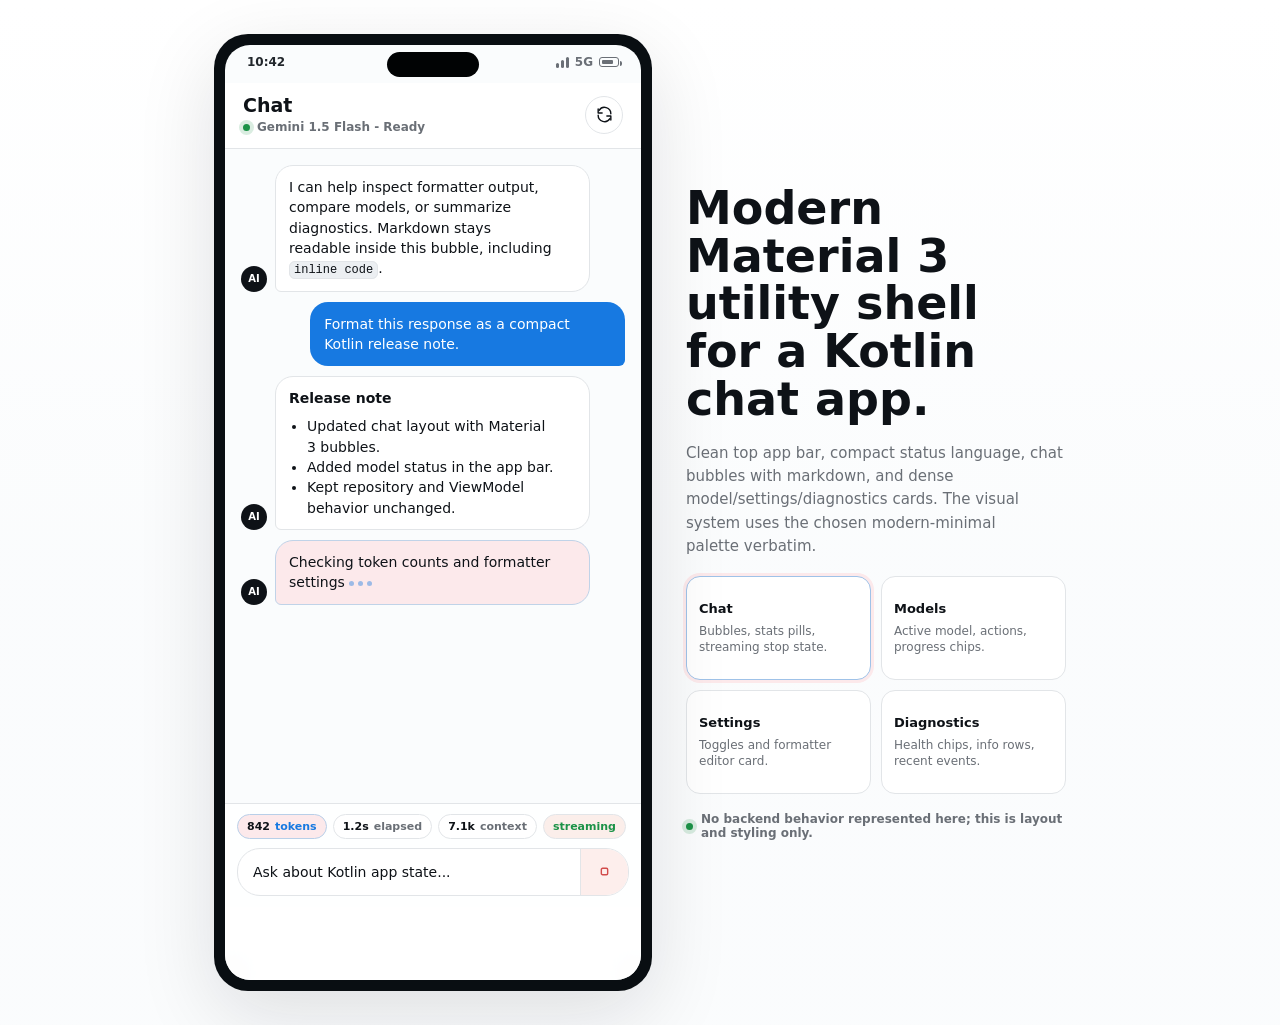
==== index.html @ 22a5e1d6 "Add unit tests for PromptFormatterRepository and AppSettingsRepository; create index.html for app pr" ====
<!doctype html>
<html lang="en">
<head>
  <meta charset="utf-8">
  <meta name="viewport" content="width=device-width, initial-scale=1">
  <title>Modern Material 3 Utility App Prototype</title>
  <style>
    :root {
      --bg:      oklch(99% 0.002 240);
      --surface: oklch(100% 0 0);
      --fg:      oklch(18% 0.012 250);
      --muted:   oklch(54% 0.012 250);
      --border:  oklch(92% 0.005 250);
      --accent:  oklch(58% 0.18 255);

      --font-display: -apple-system, BlinkMacSystemFont, 'SF Pro Display', system-ui, sans-serif;
      --font-body:    -apple-system, BlinkMacSystemFont, 'SF Pro Text', system-ui, sans-serif;
      --success: oklch(58% 0.15 150);
      --warning: oklch(70% 0.14 78);
      --danger: oklch(60% 0.17 24);
      --accent-soft: color-mix(in oklch, var(--accent) 12%, white);
      --ink-soft: oklch(27% 0.012 250);
      --shadow: 0 24px 80px oklch(18% 0.012 250 / 0.12);
    }

    * { box-sizing: border-box; }
    html { min-height: 100%; background: var(--bg); color: var(--fg); }
    body {
      min-height: 100vh;
      margin: 0;
      font-family: var(--font-body);
      background:
        linear-gradient(180deg, oklch(100% 0 0) 0%, var(--bg) 54%),
        radial-gradient(circle at 50% 0%, color-mix(in oklch, var(--accent) 10%, transparent) 0, transparent 520px);
      color: var(--fg);
      letter-spacing: 0;
    }

    button, input, textarea { font: inherit; }
    button { border: 0; cursor: pointer; }

    .stage {
      min-height: 100vh;
      display: grid;
      grid-template-columns: minmax(320px, 438px) minmax(260px, 380px);
      gap: 34px;
      align-items: center;
      justify-content: center;
      padding: 34px;
    }

    .phone {
      inline-size: min(438px, calc(100vw - 34px));
      aspect-ratio: 412 / 900;
      border: 1px solid oklch(18% 0.012 250 / 0.2);
      border-radius: 34px;
      background: oklch(16% 0.012 250);
      padding: 10px;
      box-shadow: var(--shadow);
      position: relative;
    }

    .phone::before {
      content: "";
      position: absolute;
      top: 17px;
      inset-inline-start: 50%;
      transform: translateX(-50%);
      inline-size: 92px;
      block-size: 25px;
      border-radius: 999px;
      background: oklch(9% 0.01 250);
      z-index: 5;
    }

    .app {
      block-size: 100%;
      border-radius: 25px;
      overflow: hidden;
      background: var(--bg);
      display: grid;
      grid-template-rows: auto auto 1fr auto;
      position: relative;
    }

    .statusbar {
      block-size: 38px;
      padding: 10px 22px 0;
      display: flex;
      align-items: start;
      justify-content: space-between;
      font-size: 12px;
      font-weight: 700;
      color: var(--ink-soft);
      font-variant-numeric: tabular-nums;
    }

    .system-icons {
      display: inline-flex;
      align-items: center;
      gap: 6px;
      color: var(--muted);
    }

    .signal {
      display: grid;
      grid-auto-flow: column;
      align-items: end;
      gap: 2px;
      block-size: 12px;
    }

    .signal i {
      display: block;
      inline-size: 3px;
      border-radius: 2px;
      background: currentColor;
    }

    .signal i:nth-child(1) { block-size: 5px; }
    .signal i:nth-child(2) { block-size: 8px; }
    .signal i:nth-child(3) { block-size: 11px; }

    .battery {
      inline-size: 20px;
      block-size: 10px;
      border: 1.5px solid currentColor;
      border-radius: 3px;
      position: relative;
    }

    .battery::before {
      content: "";
      position: absolute;
      inset: 2px 5px 2px 2px;
      border-radius: 1px;
      background: currentColor;
    }

    .battery::after {
      content: "";
      position: absolute;
      inset-inline-end: -4px;
      top: 2.5px;
      inline-size: 2px;
      block-size: 5px;
      border-radius: 0 2px 2px 0;
      background: currentColor;
    }

    .topbar {
      min-block-size: 66px;
      padding: 10px 18px 12px;
      display: grid;
      grid-template-columns: 1fr auto;
      gap: 12px;
      align-items: center;
      border-block-end: 1px solid var(--border);
      background: color-mix(in oklch, var(--surface) 88%, transparent);
      backdrop-filter: blur(18px);
    }

    .title-block { min-inline-size: 0; }
    .app-title {
      margin: 0;
      font-family: var(--font-display);
      font-size: 19px;
      line-height: 1.1;
      font-weight: 750;
      letter-spacing: 0;
      color: var(--fg);
    }

    .model-line {
      margin-top: 5px;
      display: flex;
      align-items: center;
      gap: 7px;
      min-inline-size: 0;
      color: var(--muted);
      font-size: 12px;
      font-weight: 600;
      font-variant-numeric: tabular-nums;
    }

    .dot {
      inline-size: 7px;
      block-size: 7px;
      flex: 0 0 auto;
      border-radius: 999px;
      background: var(--success);
      box-shadow: 0 0 0 4px color-mix(in oklch, var(--success) 16%, transparent);
    }

    .top-actions {
      display: flex;
      align-items: center;
      gap: 8px;
    }

    .icon-btn {
      inline-size: 38px;
      block-size: 38px;
      display: grid;
      place-items: center;
      border-radius: 999px;
      border: 1px solid var(--border);
      background: var(--surface);
      color: var(--fg);
    }

    .icon {
      inline-size: 19px;
      block-size: 19px;
      display: block;
      stroke: currentColor;
      stroke-width: 1.8;
      stroke-linecap: round;
      stroke-linejoin: round;
      fill: none;
    }

    .screen {
      min-block-size: 0;
      display: none;
      overflow: auto;
      padding: 16px 16px 18px;
      scrollbar-width: none;
    }

    .screen::-webkit-scrollbar { display: none; }
    .screen.is-active { display: block; }

    .chat-log {
      display: flex;
      flex-direction: column;
      gap: 10px;
      padding-bottom: 10px;
    }

    .bubble-row {
      display: flex;
      align-items: flex-end;
      gap: 8px;
    }

    .bubble-row.user { justify-content: flex-end; }
    .bubble-row.assistant { justify-content: flex-start; }

    .avatar {
      inline-size: 26px;
      block-size: 26px;
      border-radius: 999px;
      display: grid;
      place-items: center;
      flex: 0 0 auto;
      background: var(--fg);
      color: var(--surface);
      font-size: 10px;
      font-weight: 800;
    }

    .bubble {
      max-inline-size: 82%;
      padding: 11px 13px;
      border-radius: 18px;
      font-size: 14px;
      line-height: 1.45;
      border: 1px solid transparent;
      color: var(--fg);
      text-wrap: pretty;
    }

    .bubble p { margin: 0; }
    .bubble p + p { margin-top: 8px; }
    .bubble code {
      font-family: ui-monospace, 'SFMono-Regular', Menlo, Consolas, monospace;
      font-size: 12px;
      background: oklch(95% 0.005 250);
      border: 1px solid var(--border);
      border-radius: 6px;
      padding: 1px 4px;
    }

    .bubble ul {
      margin: 8px 0 0;
      padding-inline-start: 18px;
    }

    .assistant .bubble {
      background: var(--surface);
      border-color: var(--border);
      border-end-start-radius: 6px;
    }

    .user .bubble {
      background: var(--accent);
      color: white;
      border-end-end-radius: 6px;
    }

    .streaming .bubble {
      background: var(--accent-soft);
      border-color: color-mix(in oklch, var(--accent) 18%, var(--border));
      color: var(--fg);
    }

    .typing {
      display: inline-flex;
      gap: 4px;
      margin-inline-start: 4px;
      vertical-align: middle;
    }

    .typing i {
      inline-size: 5px;
      block-size: 5px;
      border-radius: 999px;
      background: var(--accent);
      opacity: 0.42;
      animation: pulse 1.2s infinite ease-in-out;
    }

    .typing i:nth-child(2) { animation-delay: 0.16s; }
    .typing i:nth-child(3) { animation-delay: 0.32s; }

    @keyframes pulse {
      0%, 80%, 100% { transform: translateY(0); opacity: 0.35; }
      40% { transform: translateY(-3px); opacity: 1; }
    }

    .composer-wrap {
      border-block-start: 1px solid var(--border);
      background: color-mix(in oklch, var(--surface) 90%, transparent);
      backdrop-filter: blur(18px);
      padding: 10px 12px 12px;
    }

    .stats-row {
      display: flex;
      gap: 6px;
      overflow-x: auto;
      padding-bottom: 9px;
      scrollbar-width: none;
    }

    .stats-row::-webkit-scrollbar { display: none; }

    .pill {
      display: inline-flex;
      align-items: center;
      gap: 5px;
      white-space: nowrap;
      min-block-size: 25px;
      padding: 0 9px;
      border-radius: 999px;
      border: 1px solid var(--border);
      background: var(--surface);
      color: var(--muted);
      font-size: 11px;
      font-weight: 700;
      font-variant-numeric: tabular-nums;
    }

    .pill strong { color: var(--fg); font-weight: 800; }
    .pill.accent { border-color: color-mix(in oklch, var(--accent) 22%, var(--border)); color: var(--accent); background: var(--accent-soft); }
    .pill.good { color: var(--success); background: color-mix(in oklch, var(--success) 10%, white); }
    .pill.warn { color: oklch(52% 0.12 78); background: color-mix(in oklch, var(--warning) 14%, white); }
    .pill.danger { color: var(--danger); background: color-mix(in oklch, var(--danger) 10%, white); }

    .composer {
      display: grid;
      grid-template-columns: 1fr auto;
      gap: 0;
      border: 1px solid var(--border);
      border-radius: 23px;
      background: var(--surface);
      overflow: hidden;
      box-shadow: 0 1px 0 oklch(100% 0 0) inset;
    }

    .composer input {
      inline-size: 100%;
      min-block-size: 46px;
      border: 0;
      outline: 0;
      padding: 0 15px;
      color: var(--fg);
      background: transparent;
      font-size: 14px;
    }

    .composer input:disabled {
      color: var(--muted);
      background: oklch(96% 0.004 250);
    }

    .send-btn {
      inline-size: 48px;
      block-size: 46px;
      display: grid;
      place-items: center;
      color: white;
      background: var(--accent);
    }

    .send-btn.stop {
      color: var(--danger);
      background: color-mix(in oklch, var(--danger) 10%, white);
      border-inline-start: 1px solid var(--border);
    }

    .section-stack {
      display: grid;
      gap: 11px;
      padding-bottom: 8px;
    }

    .section-title {
      margin: 4px 2px 2px;
      color: var(--muted);
      font-size: 12px;
      font-weight: 800;
      text-transform: uppercase;
      letter-spacing: 0.08em;
    }

    .card {
      border: 1px solid var(--border);
      border-radius: 14px;
      background: var(--surface);
      padding: 13px;
    }

    .model-card {
      display: grid;
      gap: 10px;
      border-color: color-mix(in oklch, var(--accent) 18%, var(--border));
    }

    .card-top {
      display: flex;
      justify-content: space-between;
      align-items: start;
      gap: 12px;
    }

    .card-title {
      margin: 0;
      font-size: 15px;
      line-height: 1.2;
      font-weight: 780;
      color: var(--fg);
    }

    .card-subtitle {
      margin: 4px 0 0;
      color: var(--muted);
      font-size: 12px;
      line-height: 1.35;
    }

    .metric-grid {
      display: grid;
      grid-template-columns: repeat(3, 1fr);
      gap: 7px;
    }

    .metric {
      border: 1px solid var(--border);
      border-radius: 11px;
      padding: 9px 8px;
      background: oklch(99% 0.002 240);
    }

    .metric b {
      display: block;
      font-size: 14px;
      font-weight: 800;
      font-variant-numeric: tabular-nums;
    }

    .metric span {
      display: block;
      margin-top: 3px;
      color: var(--muted);
      font-size: 10px;
      font-weight: 700;
      text-transform: uppercase;
      letter-spacing: 0.04em;
    }

    .actions {
      display: grid;
      grid-template-columns: repeat(2, minmax(0, 1fr));
      gap: 8px;
    }

    .action-btn {
      min-block-size: 39px;
      border-radius: 999px;
      border: 1px solid var(--border);
      background: var(--surface);
      color: var(--fg);
      font-size: 12px;
      font-weight: 780;
    }

    .action-btn.primary {
      border-color: var(--accent);
      background: var(--accent);
      color: white;
    }

    .row {
      display: grid;
      grid-template-columns: 1fr auto;
      align-items: center;
      gap: 12px;
      padding: 11px 0;
      border-block-start: 1px solid var(--border);
    }

    .row:first-child { border-block-start: 0; padding-top: 0; }
    .row:last-child { padding-bottom: 0; }

    .row-label {
      min-inline-size: 0;
      font-size: 14px;
      font-weight: 720;
      color: var(--fg);
    }

    .row-help {
      margin-top: 3px;
      font-size: 12px;
      line-height: 1.35;
      color: var(--muted);
    }

    .switch {
      inline-size: 42px;
      block-size: 24px;
      border-radius: 999px;
      background: var(--accent);
      position: relative;
      box-shadow: inset 0 0 0 1px color-mix(in oklch, var(--accent) 40%, transparent);
    }

    .switch::after {
      content: "";
      position: absolute;
      inline-size: 20px;
      block-size: 20px;
      inset-block-start: 2px;
      inset-inline-end: 2px;
      border-radius: 999px;
      background: white;
    }

    .switch.off {
      background: oklch(90% 0.005 250);
    }

    .switch.off::after {
      inset-inline-end: 20px;
    }

    .editor {
      min-block-size: 118px;
      border: 1px solid var(--border);
      border-radius: 12px;
      padding: 10px;
      background: oklch(98% 0.003 250);
      font-family: ui-monospace, 'SFMono-Regular', Menlo, Consolas, monospace;
      font-size: 11px;
      line-height: 1.55;
      color: var(--ink-soft);
      white-space: pre-wrap;
    }

    .info-table {
      display: grid;
      gap: 0;
    }

    .info-row {
      display: grid;
      grid-template-columns: minmax(92px, 0.55fr) 1fr;
      gap: 10px;
      padding: 9px 0;
      border-block-start: 1px solid var(--border);
      font-size: 12px;
      line-height: 1.35;
    }

    .info-row:first-child { border-block-start: 0; padding-top: 0; }
    .info-row:last-child { padding-bottom: 0; }
    .info-key { color: var(--muted); font-weight: 750; }
    .info-value { color: var(--fg); font-weight: 650; font-variant-numeric: tabular-nums; overflow-wrap: anywhere; }

    .progress {
      block-size: 7px;
      border-radius: 999px;
      overflow: hidden;
      background: oklch(93% 0.005 250);
      margin-top: 9px;
    }

    .progress span {
      display: block;
      block-size: 100%;
      inline-size: var(--value, 62%);
      border-radius: inherit;
      background: var(--accent);
    }

    .bottomnav {
      min-block-size: 72px;
      display: grid;
      grid-template-columns: repeat(4, 1fr);
      gap: 3px;
      padding: 8px 12px 12px;
      border-block-start: 1px solid var(--border);
      background: color-mix(in oklch, var(--surface) 92%, transparent);
      backdrop-filter: blur(18px);
    }

    .nav-item {
      min-inline-size: 0;
      border-radius: 16px;
      display: grid;
      place-items: center;
      gap: 3px;
      padding: 5px 3px;
      color: var(--muted);
      background: transparent;
      font-size: 10px;
      font-weight: 760;
    }

    .nav-item .nav-icon {
      inline-size: 30px;
      block-size: 24px;
      border-radius: 999px;
      display: grid;
      place-items: center;
    }

    .nav-item svg {
      inline-size: 18px;
      block-size: 18px;
      stroke-width: 1.9;
    }

    .nav-item.is-active { color: var(--accent); }
    .nav-item.is-active .nav-icon { background: var(--accent-soft); }

    .overview {
      align-self: center;
      display: grid;
      gap: 18px;
      max-inline-size: 380px;
    }

    .overview h1 {
      margin: 0;
      font-family: var(--font-display);
      font-size: clamp(30px, 4vw, 46px);
      line-height: 1.04;
      letter-spacing: 0;
      color: var(--fg);
    }

    .overview p {
      margin: 0;
      max-inline-size: 34rem;
      color: var(--muted);
      font-size: 15px;
      line-height: 1.55;
      text-wrap: pretty;
    }

    .preview-grid {
      display: grid;
      grid-template-columns: repeat(2, minmax(0, 1fr));
      gap: 10px;
    }

    .preview-card {
      border: 1px solid var(--border);
      border-radius: 14px;
      background: var(--surface);
      padding: 12px;
      text-align: start;
      color: var(--fg);
      min-block-size: 104px;
    }

    .preview-card.is-active {
      border-color: color-mix(in oklch, var(--accent) 35%, var(--border));
      box-shadow: 0 0 0 3px var(--accent-soft);
    }

    .preview-card b {
      display: block;
      font-size: 13px;
      line-height: 1.2;
    }

    .preview-card span {
      display: block;
      margin-top: 7px;
      color: var(--muted);
      font-size: 12px;
      line-height: 1.35;
    }

    .system-note {
      display: flex;
      align-items: center;
      gap: 8px;
      color: var(--muted);
      font-size: 12px;
      font-weight: 700;
    }

    @media (max-width: 860px) {
      body { background: var(--bg); }
      .stage {
        grid-template-columns: 1fr;
        padding: 18px;
        gap: 20px;
      }

      .overview {
        order: -1;
        max-inline-size: min(438px, calc(100vw - 34px));
        justify-self: center;
      }

      .overview h1 { font-size: 28px; }
      .preview-grid { grid-template-columns: repeat(4, minmax(0, 1fr)); }
      .preview-card { min-block-size: 72px; padding: 9px; }
      .preview-card span { display: none; }
    }

    @media (max-width: 500px) {
      .stage { padding: 12px; }
      .overview { display: none; }
      .phone {
        inline-size: min(100vw - 24px, 438px);
        border-radius: 30px;
      }
    }

    @media (prefers-reduced-motion: reduce) {
      *, *::before, *::after { animation-duration: 0.001ms !important; scroll-behavior: auto !important; }
    }
  </style>
</head>
<body>
  <main class="stage">
    <section class="phone" aria-label="Android app prototype">
      <div class="app">
        <div class="statusbar">
          <span>10:42</span>
          <span class="system-icons" aria-hidden="true">
            <span class="signal"><i></i><i></i><i></i></span>
            <span>5G</span>
            <span class="battery"></span>
          </span>
        </div>

        <header class="topbar">
          <div class="title-block">
            <h2 class="app-title" id="appTitle">Chat</h2>
            <div class="model-line"><span class="dot" id="statusDot"></span><span id="modelStatus">Gemini 1.5 Flash - Ready</span></div>
          </div>
          <div class="top-actions">
            <button class="icon-btn" aria-label="Sync model">
              <svg class="icon" viewBox="0 0 24 24"><path d="M20 11a8 8 0 0 0-14.8-4.2"/><path d="M4 5v5h5"/><path d="M4 13a8 8 0 0 0 14.8 4.2"/><path d="M20 19v-5h-5"/></svg>
            </button>
          </div>
        </header>

        <section class="screen is-active" data-screen="chat" aria-label="Chat screen">
          <div class="chat-log">
            <div class="bubble-row assistant">
              <div class="avatar">AI</div>
              <div class="bubble">
                <p>I can help inspect formatter output, compare models, or summarize diagnostics. Markdown stays readable inside this bubble, including <code>inline code</code>.</p>
              </div>
            </div>
            <div class="bubble-row user">
              <div class="bubble">
                <p>Format this response as a compact Kotlin release note.</p>
              </div>
            </div>
            <div class="bubble-row assistant">
              <div class="avatar">AI</div>
              <div class="bubble">
                <p><strong>Release note</strong></p>
                <ul>
                  <li>Updated chat layout with Material 3 bubbles.</li>
                  <li>Added model status in the app bar.</li>
                  <li>Kept repository and ViewModel behavior unchanged.</li>
                </ul>
              </div>
            </div>
            <div class="bubble-row assistant streaming">
              <div class="avatar">AI</div>
              <div class="bubble">
                <p>Checking token counts and formatter settings<span class="typing"><i></i><i></i><i></i></span></p>
              </div>
            </div>
          </div>
        </section>

        <section class="screen" data-screen="models" aria-label="Models screen">
          <div class="section-stack">
            <p class="section-title">Active model</p>
            <article class="card model-card">
              <div class="card-top">
                <div>
                  <h3 class="card-title">Gemini 1.5 Flash</h3>
                  <p class="card-subtitle">Default text model - local formatter enabled</p>
                </div>
                <span class="pill good">Ready</span>
              </div>
              <div class="metric-grid">
                <div class="metric"><b>7.1k</b><span>Context</span></div>
                <div class="metric"><b>842ms</b><span>Latency</span></div>
                <div class="metric"><b>0</b><span>Errors</span></div>
              </div>
            </article>

            <p class="section-title">Actions</p>
            <div class="actions">
              <button class="action-btn primary">Set active</button>
              <button class="action-btn">Refresh list</button>
              <button class="action-btn">Test prompt</button>
              <button class="action-btn">Clear cache</button>
            </div>

            <p class="section-title">Status</p>
            <article class="card">
              <div class="row">
                <div><div class="row-label">Repository sync</div><div class="row-help">Last checked 2 min ago</div></div>
                <span class="pill good">OK</span>
              </div>
              <div class="row">
                <div><div class="row-label">Model download</div><div class="row-help">No pending model assets</div></div>
                <span class="pill">Idle</span>
              </div>
              <div class="row">
                <div><div class="row-label">Formatter warmup</div><div class="row-help">Progress for current session</div><div class="progress" style="--value: 76%"><span></span></div></div>
                <span class="pill accent">76%</span>
              </div>
            </article>
          </div>
        </section>

        <section class="screen" data-screen="settings" aria-label="Settings screen">
          <div class="section-stack">
            <p class="section-title">Generation</p>
            <article class="card">
              <div class="row">
                <div><div class="row-label">Stream responses</div><div class="row-help">Show assistant text as it arrives.</div></div>
                <span class="switch" role="switch" aria-checked="true"></span>
              </div>
              <div class="row">
                <div><div class="row-label">Auto-save chats</div><div class="row-help">Persist sessions after each assistant response.</div></div>
                <span class="switch" role="switch" aria-checked="true"></span>
              </div>
              <div class="row">
                <div><div class="row-label">Verbose diagnostics</div><div class="row-help">Include transport and repository timing.</div></div>
                <span class="switch off" role="switch" aria-checked="false"></span>
              </div>
            </article>

            <p class="section-title">Formatter</p>
            <article class="card">
              <div class="card-top">
                <div>
                  <h3 class="card-title">Markdown formatter</h3>
                  <p class="card-subtitle">Applied before messages render in assistant bubbles.</p>
                </div>
                <span class="pill good">On</span>
              </div>
              <div class="editor" aria-label="Formatter editor">trimWhitespace = true
maxBlankLines = 1
codeFenceLanguage = "kotlin"
renderTables = true</div>
            </article>
          </div>
        </section>

        <section class="screen" data-screen="diagnostics" aria-label="Diagnostics screen">
          <div class="section-stack">
            <p class="section-title">Health</p>
            <article class="card">
              <div class="card-top">
                <div>
                  <h3 class="card-title">Runtime checks</h3>
                  <p class="card-subtitle">Current session is healthy. One warning is informational.</p>
                </div>
                <span class="pill warn">1 warning</span>
              </div>
              <div class="stats-row" style="padding: 10px 0 0">
                <span class="pill good">Repository OK</span>
                <span class="pill good">ViewModel OK</span>
                <span class="pill warn">Cache warm</span>
              </div>
            </article>

            <p class="section-title">Info</p>
            <article class="card info-table">
              <div class="info-row"><span class="info-key">Package</span><span class="info-value">com.example.utilitychat</span></div>
              <div class="info-row"><span class="info-key">Build</span><span class="info-value">debug - 2026.05.11</span></div>
              <div class="info-row"><span class="info-key">Transport</span><span class="info-value">HTTP client ready - timeout 30s</span></div>
              <div class="info-row"><span class="info-key">Renderer</span><span class="info-value">Markdown enabled - tables enabled</span></div>
              <div class="info-row"><span class="info-key">Last error</span><span class="info-value">None</span></div>
            </article>

            <p class="section-title">Recent events</p>
            <article class="card info-table">
              <div class="info-row"><span class="info-key">10:39:18</span><span class="info-value">Model list refreshed</span></div>
              <div class="info-row"><span class="info-key">10:40:02</span><span class="info-value">Formatter settings loaded</span></div>
              <div class="info-row"><span class="info-key">10:41:47</span><span class="info-value">Streaming response completed</span></div>
            </article>
          </div>
        </section>

        <div class="composer-wrap" id="composerWrap">
          <div class="stats-row">
            <span class="pill accent"><strong>842</strong> tokens</span>
            <span class="pill"><strong>1.2s</strong> elapsed</span>
            <span class="pill"><strong>7.1k</strong> context</span>
            <span class="pill good">streaming</span>
          </div>
          <div class="composer">
            <input value="Ask about Kotlin app state..." aria-label="Message input">
            <button class="send-btn stop" aria-label="Stop response">
              <svg class="icon" viewBox="0 0 24 24"><rect x="8" y="8" width="8" height="8" rx="1.5"/></svg>
            </button>
          </div>
        </div>

        <nav class="bottomnav" aria-label="Bottom navigation">
          <button class="nav-item is-active" data-target="chat" aria-label="Chat">
            <span class="nav-icon"><svg class="icon" viewBox="0 0 24 24"><path d="M5 6.5A3.5 3.5 0 0 1 8.5 3h7A3.5 3.5 0 0 1 19 6.5v4A3.5 3.5 0 0 1 15.5 14H11l-4.5 4v-4A3.5 3.5 0 0 1 3 10.5v-4Z"/></svg></span>
            <span>Chat</span>
          </button>
          <button class="nav-item" data-target="models" aria-label="Models">
            <span class="nav-icon"><svg class="icon" viewBox="0 0 24 24"><path d="M4 7h16"/><path d="M4 12h16"/><path d="M4 17h16"/><circle cx="8" cy="7" r="1.5"/><circle cx="14" cy="12" r="1.5"/><circle cx="10" cy="17" r="1.5"/></svg></span>
            <span>Models</span>
          </button>
          <button class="nav-item" data-target="settings" aria-label="Settings">
            <span class="nav-icon"><svg class="icon" viewBox="0 0 24 24"><path d="M5 8h14"/><path d="M5 16h14"/><circle cx="9" cy="8" r="2"/><circle cx="15" cy="16" r="2"/></svg></span>
            <span>Settings</span>
          </button>
          <button class="nav-item" data-target="diagnostics" aria-label="Diagnostics">
            <span class="nav-icon"><svg class="icon" viewBox="0 0 24 24"><path d="M4 19V5"/><path d="M4 19h16"/><path d="M8 15l3-4 3 2 4-7"/><circle cx="8" cy="15" r="1"/><circle cx="11" cy="11" r="1"/><circle cx="14" cy="13" r="1"/><circle cx="18" cy="6" r="1"/></svg></span>
            <span>Diag</span>
          </button>
        </nav>
      </div>
    </section>

    <aside class="overview" aria-label="Prototype notes">
      <h1>Modern Material 3 utility shell for a Kotlin chat app.</h1>
      <p>Clean top app bar, compact status language, chat bubbles with markdown, and dense model/settings/diagnostics cards. The visual system uses the chosen modern-minimal palette verbatim.</p>
      <div class="preview-grid">
        <button class="preview-card is-active" data-target="chat"><b>Chat</b><span>Bubbles, stats pills, streaming stop state.</span></button>
        <button class="preview-card" data-target="models"><b>Models</b><span>Active model, actions, progress chips.</span></button>
        <button class="preview-card" data-target="settings"><b>Settings</b><span>Toggles and formatter editor card.</span></button>
        <button class="preview-card" data-target="diagnostics"><b>Diagnostics</b><span>Health chips, info rows, recent events.</span></button>
      </div>
      <div class="system-note"><span class="dot"></span><span>No backend behavior represented here; this is layout and styling only.</span></div>
    </aside>
  </main>

  <script>
    const screenMeta = {
      chat: { title: 'Chat', status: 'Gemini 1.5 Flash - Ready', composer: true, dot: 'ok' },
      models: { title: 'Models', status: 'Gemini 1.5 Flash - Active', composer: false, dot: 'ok' },
      settings: { title: 'Settings', status: 'Preferences synced', composer: false, dot: 'ok' },
      diagnostics: { title: 'Diagnostics', status: 'Runtime healthy - 1 warning', composer: false, dot: 'warn' }
    };

    const screens = [...document.querySelectorAll('.screen')];
    const navItems = [...document.querySelectorAll('.nav-item')];
    const previewCards = [...document.querySelectorAll('.preview-card')];
    const appTitle = document.querySelector('#appTitle');
    const modelStatus = document.querySelector('#modelStatus');
    const composerWrap = document.querySelector('#composerWrap');
    const statusDot = document.querySelector('#statusDot');

    function activate(target) {
      const meta = screenMeta[target] || screenMeta.chat;
      screens.forEach(screen => screen.classList.toggle('is-active', screen.dataset.screen === target));
      navItems.forEach(item => item.classList.toggle('is-active', item.dataset.target === target));
      previewCards.forEach(card => card.classList.toggle('is-active', card.dataset.target === target));
      appTitle.textContent = meta.title;
      modelStatus.textContent = meta.status;
      composerWrap.style.display = meta.composer ? '' : 'none';
      statusDot.style.background = meta.dot === 'warn' ? 'var(--warning)' : 'var(--success)';
    }

    [...navItems, ...previewCards].forEach(control => {
      control.addEventListener('click', () => activate(control.dataset.target));
    });
  </script>
</body>
</html>
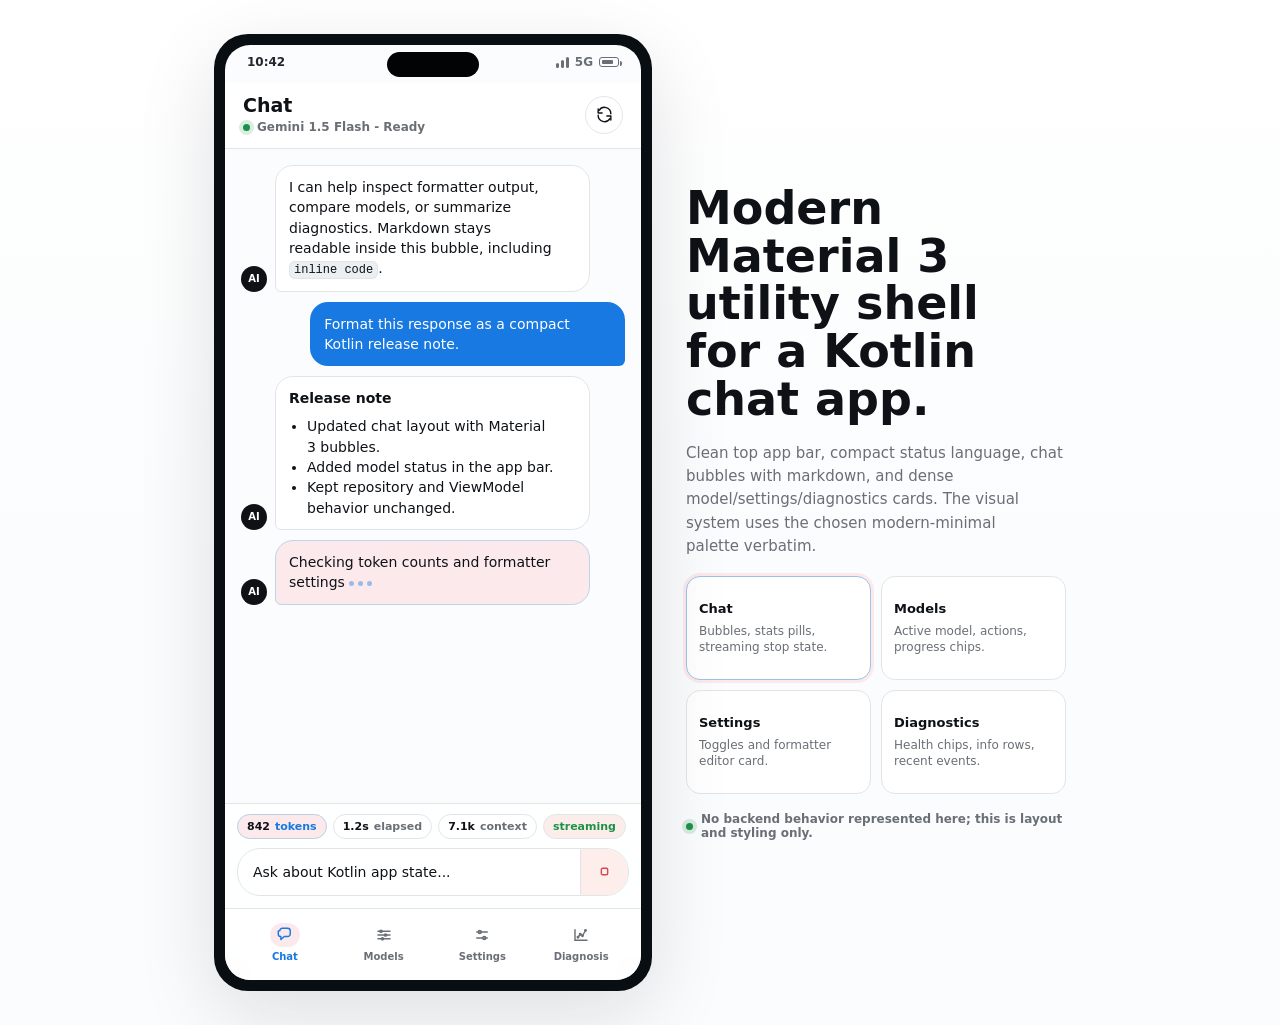
==== commit 45440eb4: "fix: error in inference service" ====
--- a/index.html
+++ b/index.html
@@ -962,7 +962,7 @@
           </button>
           <button class="nav-item" data-target="diagnostics" aria-label="Diagnostics">
             <span class="nav-icon"><svg class="icon" viewBox="0 0 24 24"><path d="M4 19V5"/><path d="M4 19h16"/><path d="M8 15l3-4 3 2 4-7"/><circle cx="8" cy="15" r="1"/><circle cx="11" cy="11" r="1"/><circle cx="14" cy="13" r="1"/><circle cx="18" cy="6" r="1"/></svg></span>
-            <span>Diag</span>
+            <span>Diagnosis</span>
           </button>
         </nav>
       </div>
